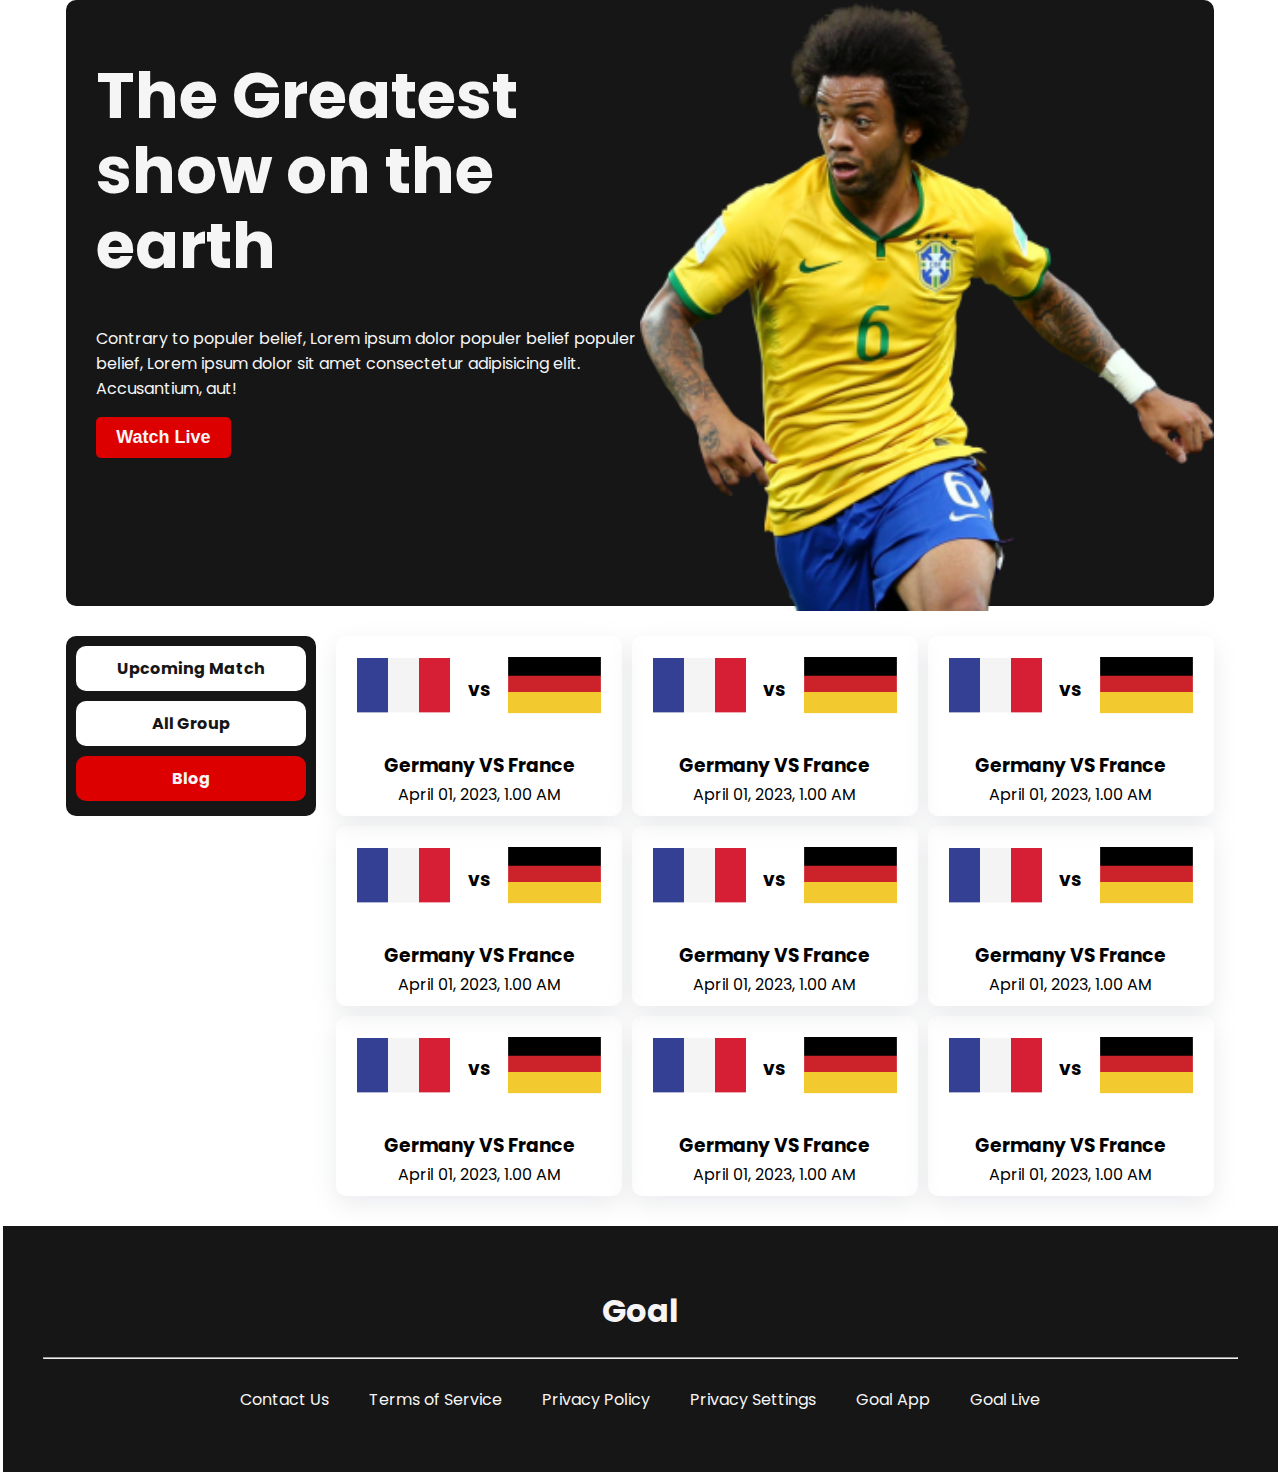
==== flag.html @ 3353d4fa "first commit" ====
<!DOCTYPE html>
<html lang="en">

<head>
    <meta charset="UTF-8">
    <meta name="viewport" content="width=device-width, initial-scale=1.0">
    <title>World Cupe</title>
    <link rel="stylesheet" href="styles/style.css">
</head>

<body>
    <section>
        <div class="banar">
            <div class="banar-box">
                <div class="banar-text">
                    <h1>The Greatest show on the earth</h1>
                    <p>Contrary to populer belief, Lorem ipsum dolor populer belief populer belief, Lorem ipsum dolor
                        sit amet
                        consectetur adipisicing elit. Accusantium,
                        aut!</p>
                    <button class="button">Watch Live</button>
                </div>
                <div class="banar-photos">
                    <img src="assets/Banner Image.png" alt="">
                </div>
            </div>
        </div>
    </section>
    <section>
        <div class="match">
            <div class="match-start">
                <div class="match-button">
                    <div class="button-match">
                        <a href="index.html">Upcoming Match</a>
                    </div>
                    <div class="button-match">
                        <a href="index.html">All Group</a>
                    </div>
                    <div class="button-match" id="blog-button">
                        <a href="index.html">Blog</a>
                    </div>
                </div>

                <!-- second div player star here -->

                <div class="match-player">
                    <div class="player">
                        <div class="player-round">
                            <div class="flag">
                                <div class="flags">
                                    <div>
                                        <img src="assets/Flag.png" alt="">
                                    </div>
                                    <h3>vs</h3>
                                    <div>
                                        <img src="assets/germany Flag.png" alt="">
                                    </div>
                                </div>
                            </div>
                            <div class="flag-text">
                                <h3>Germany VS France</h3>
                                <p>April 01, 2023, 1.00 AM</p>
                            </div>
                        </div>
                        <div class="player-round">
                            <div class="flag">
                                <div class="flags">
                                    <div>
                                        <img src="assets/Flag.png" alt="">
                                    </div>
                                    <h3>vs</h3>
                                    <div>
                                        <img src="assets/germany Flag.png" alt="">
                                    </div>
                                </div>
                            </div>
                            <div class="flag-text">
                                <h3>Germany VS France</h3>
                                <p>April 01, 2023, 1.00 AM</p>
                            </div>
                        </div>
                        <div class="player-round">
                            <div class="flag">
                                <div class="flags">
                                    <div>
                                        <img src="assets/Flag.png" alt="">
                                    </div>
                                    <h3>vs</h3>
                                    <div>
                                        <img src="assets/germany Flag.png" alt="">
                                    </div>
                                </div>
                            </div>
                            <div class="flag-text">
                                <h3>Germany VS France</h3>
                                <p>April 01, 2023, 1.00 AM</p>
                            </div>
                        </div>
                        <div class="player-round">
                            <div class="flag">
                                <div class="flags">
                                    <div>
                                        <img src="assets/Flag.png" alt="">
                                    </div>
                                    <h3>vs</h3>
                                    <div>
                                        <img src="assets/germany Flag.png" alt="">
                                    </div>
                                </div>
                            </div>
                            <div class="flag-text">
                                <h3>Germany VS France</h3>
                                <p>April 01, 2023, 1.00 AM</p>
                            </div>
                        </div>
                        <div class="player-round">
                            <div class="flag">
                                <div class="flags">
                                    <div>
                                        <img src="assets/Flag.png" alt="">
                                    </div>
                                    <h3>vs</h3>
                                    <div>
                                        <img src="assets/germany Flag.png" alt="">
                                    </div>
                                </div>
                            </div>
                            <div class="flag-text">
                                <h3>Germany VS France</h3>
                                <p>April 01, 2023, 1.00 AM</p>
                            </div>
                        </div>
                        <div class="player-round">
                            <div class="flag">
                                <div class="flags">
                                    <div>
                                        <img src="assets/Flag.png" alt="">
                                    </div>
                                    <h3>vs</h3>
                                    <div>
                                        <img src="assets/germany Flag.png" alt="">
                                    </div>
                                </div>
                            </div>
                            <div class="flag-text">
                                <h3>Germany VS France</h3>
                                <p>April 01, 2023, 1.00 AM</p>
                            </div>
                        </div>
                        <div class="player-round">
                            <div class="flag">
                                <div class="flags">
                                    <div>
                                        <img src="assets/Flag.png" alt="">
                                    </div>
                                    <h3>vs</h3>
                                    <div>
                                        <img src="assets/germany Flag.png" alt="">
                                    </div>
                                </div>
                            </div>
                            <div class="flag-text">
                                <h3>Germany VS France</h3>
                                <p>April 01, 2023, 1.00 AM</p>
                            </div>
                        </div>
                        <div class="player-round">
                            <div class="flag">
                                <div class="flags">
                                    <div>
                                        <img src="assets/Flag.png" alt="">
                                    </div>
                                    <h3>vs</h3>
                                    <div>
                                        <img src="assets/germany Flag.png" alt="">
                                    </div>
                                </div>
                            </div>
                            <div class="flag-text">
                                <h3>Germany VS France</h3>
                                <p>April 01, 2023, 1.00 AM</p>
                            </div>
                        </div>
                        <div class="player-round">
                            <div class="flag">
                                <div class="flags">
                                    <div>
                                        <img src="assets/Flag.png" alt="">
                                    </div>
                                    <h3>vs</h3>
                                    <div>
                                        <img src="assets/germany Flag.png" alt="">
                                    </div>
                                </div>
                            </div>
                            <div class="flag-text">
                                <h3>Germany VS France</h3>
                                <p>April 01, 2023, 1.00 AM</p>
                            </div>
                        </div>





                    </div>

                </div>
            </div>
        </div>
    </section>

    <footer>
        <div class="footer-section">
            <h1>Goal</h1>
            <div>
                <hr>
            </div>
            <div class="footer-text">
                <div>Contact Us</div>
                <div>Terms of Service</div>
                <div>Privacy Policy</div>
                <div>Privacy Settings</div>
                <div>Goal App</div>
                <div>Goal Live</div>
            </div>
        </div>
    </footer>
</body>

</html>
---- styles/style.css ----
@import url('https://fonts.googleapis.com/css2?family=Kanit:wght@500&family=Poppins:ital,wght@0,100;0,200;0,300;0,400;0,500;0,600;0,700;1,100;1,300;1,500;1,600&display=swap');



  body {
      font-family: 'Kanit', sans-serif;
      font-family: 'Poppins', sans-serif;
      margin: 0 auto;
      max-width: 1275px;
      /* width: 1200px; */

  }

  .banar {
      height: 606px;
      width: 90%;
      margin: 0px auto;
      border-radius: 10px;
      background-color: #161616;
      color: whitesmoke;
  }


  .banar-box {
      display: grid;
      grid-template-columns: repeat(2, 1fr);

      /* margin: 20px; */


  }

  .banar-photos {
      width: 100%;
      height: 100%;
  }

  .banar-photos img {
      width: 100%;
      height: 100%;
      /* padding: 10px 20px 0px 10px; */
      /* padding-top: 20px; */

  }

  .banar-text {
      padding: 15px 0px 10px 30px;

  }

  .banar-text h1 {
      font-size: 4em;
      line-height: 75px;
  }

  .button {
      padding: 10px 20px;
      font-size: 18px;
      font-weight: 600;
      background-color: #DD0000;
      color: whitesmoke;
      border: none;
      border-radius: 5px;
  }


  /*------------------ match start---------------------  */
  .match {
      width: 90%;
      margin: 30px auto;
  }

  .match-start {
      display: grid;
      grid-template-columns: 250px auto;
      gap: 20px;
  }

  /*-------------------------- match botton -------------------*/
  .match-button {
      background-color: #161616;
      ;
      border-radius: 10px;
      height: 180px;
  }

  .button-match {
      text-align: center;
      padding: 10px 20px;
      border-radius: 10px;
      margin: 10px;
      cursor: pointer;
      background-color: white;
      font-weight: 700;
  }

  .button-match a {
      text-decoration: none;
      color: #161616;

  }

  #blog-button {
      background-color: #DD0000;
  }

  #blog-button a {
      color: whitesmoke;
  }



  /*-------------------------------- player start here  ---------------*/

  .player {
      display: grid;
      grid-template-columns: repeat(3, 1fr);
      gap: 10px;

  }

  .player-round {
      /* border: 1px solid red; */
      border-radius: 10px;
      box-shadow: rgba(149, 157, 165, 0.2) 0px 8px 24px;

  }


  /* .match-player {} */

  .player-img {
      width: 276px;
  }

  .player-img img {
      width: 100%;
  }

  .plyer-button {
      padding: 5px 20px;
      border-radius: 5px;
      font-weight: 600;
      border: 1px solid black;
      cursor: pointer;
  }

  .player-text {
      padding: 10px;
  }

  .player-icon {
      display: flex;
      align-items: center;
      justify-content: last baseline;
      text-align: left;

  }

  .icon {
      display: flex;
      align-items: center;
      padding: 0px 20px 0px 0px;
      font-size: 16px;
      font-style: normal;
      fill: #919090;
  }

  .icon p {
      padding: 0px 0px 5px 5px;
  }





  /* footer start here  */
  .footer-section {
      background-color: #161616;
      text-align: center;
      color: whitesmoke;
      padding: 40px;
  }

  .footer-text {
      display: flex;
      flex-wrap: wrap;
      justify-content: center;
      gap: 40px;
      padding: 20px;
      cursor: pointer;
  }















  /*---------------------
   media query start here 
   ------------------------------------- */
  @media only screen and (max-width: 1050px) {
      .match-start {
          display: grid;
          grid-template-columns: repeat(1, 1fr);
          gap: 20px;
      }

      .match-button {
          display: grid;
          grid-template-columns: repeat(3, 1fr);
          align-items: center;
          height: none;
          background-color: white;

      }

      .button-match {
          box-shadow: rgba(0, 0, 0, 0.25) 0px 54px 55px, rgba(0, 0, 0, 0.12) 0px -12px 30px, rgba(0, 0, 0, 0.12) 0px 4px 6px, rgba(0, 0, 0, 0.17) 0px 12px 13px, rgba(0, 0, 0, 0.09) 0px -3px 5px;
      }
  }

  @media only screen and (max-width: 900px) {

      .banar {
          width: 90%;
          height: auto;
          /* overflow-x: hidden; */
          margin: 0 auto;
      }

      .banar-box {
          display: flex;
          flex-wrap: wrap;
          flex-direction: column-reverse;


      }

      .match {
          width: 90%;
          margin: 30px auto;
      }

      .match-start {
          display: grid;
          grid-template-columns: repeat(1, 1fr);
          gap: 20px;
      }

      .match-button {
          display: grid;
          grid-template-columns: repeat(3, 1fr);
          align-items: center;
          height: none;
          background-color: white;

      }

      .button-match {
          box-shadow: rgba(0, 0, 0, 0.25) 0px 54px 55px, rgba(0, 0, 0, 0.12) 0px -12px 30px, rgba(0, 0, 0, 0.12) 0px 4px 6px, rgba(0, 0, 0, 0.17) 0px 12px 13px, rgba(0, 0, 0, 0.09) 0px -3px 5px;
      }

      .banar-text {
          padding: 15px;
          text-align: center;

      }


      .player {
          display: grid;
          grid-template-columns: repeat(2, 1fr);
          gap: 10px;


      }

      .player-img {
          width: 100%;
      }

  }

  @media only screen and (max-width: 500px) {
      .banar {
          width: 93%;
          height: auto;
          /* overflow-x: hidden; */
          margin: 15px;
      }

      .banar-box {
          display: flex;
          flex-wrap: wrap;
          flex-direction: column-reverse;


      }

      .banar-text {
          padding: 15px;
          text-align: center;

      }

      .match {
          width: 100%;
          /* margin: 30px auto; */
      }

      .match-start {
          display: grid;
          grid-template-columns: repeat(1, 1fr);
          gap: 20px;

      }

      .match-button {
          width: 100%;
          /* display: flex; */
          margin-bottom: 25px;
          display: grid;
          grid-template-columns: repeat(1, 1fr);
          border-radius: 10px;
          background-color: white;
      }

      .button-match {
          width: 85%;
          height: 30px;
          box-shadow: rgba(0, 0, 0, 0.25) 0px 54px 55px, rgba(0, 0, 0, 0.12) 0px -12px 30px, rgba(0, 0, 0, 0.12) 0px 4px 6px, rgba(0, 0, 0, 0.17) 0px 12px 13px, rgba(0, 0, 0, 0.09) 0px -3px 5px;
      }

      .player {
          display: grid;
          grid-template-columns: repeat(1, 1fr);
          gap: 10px;
          padding: 15px;


      }

      .player-img {
          width: 100%;
      }


      .footer-text {
          display: grid;
          grid-template-columns: repeat(1, 1fr);
          gap: 40px;
          padding: 20px;
          cursor: pointer;
      }

  }















  /* 888888888888888888888888888888888888888888888888888888 */

  .flags {
      display: flex;
      align-items: center;
      justify-content: space-between;
      padding: 20px;
  }

  .flags img {
      width: 100%;
  }

  .flag-text {
      text-align: center;
      line-height: 10px;
  }
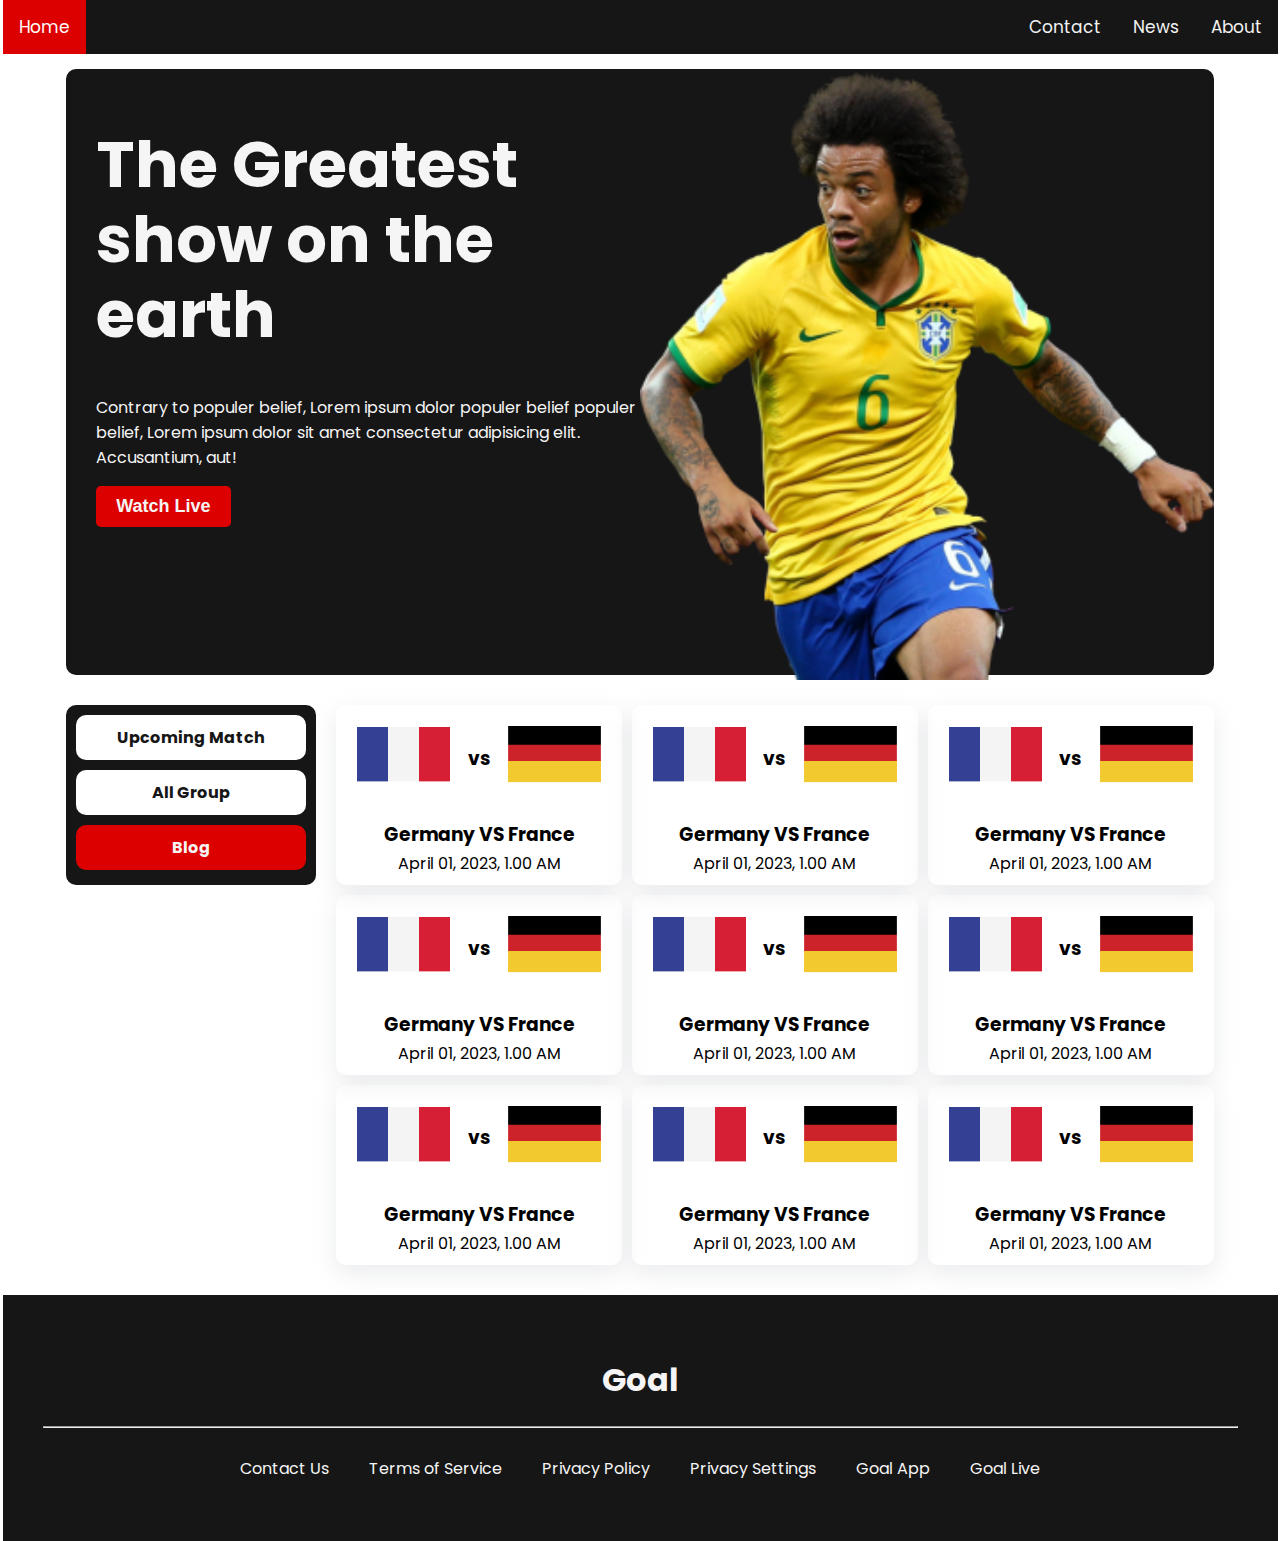
==== commit 113e54ef: "navbar added" ====
--- a/flag.html
+++ b/flag.html
@@ -9,223 +9,237 @@
 </head>
 
 <body>
-    <section>
-        <div class="banar">
-            <div class="banar-box">
-                <div class="banar-text">
-                    <h1>The Greatest show on the earth</h1>
-                    <p>Contrary to populer belief, Lorem ipsum dolor populer belief populer belief, Lorem ipsum dolor
-                        sit amet
-                        consectetur adipisicing elit. Accusantium,
-                        aut!</p>
-                    <button class="button">Watch Live</button>
-                </div>
-                <div class="banar-photos">
-                    <img src="assets/Banner Image.png" alt="">
+
+
+    <nav>
+        <div class="topnav" id="myTopnav">
+            <a href="#home" class="active">Home</a>
+            <a href="#about">About</a>
+            <a href="#news">News</a>
+            <a href="#contact">Contact</a>
+            <a href="javascript:void(0);" class="icon" onclick="myFunction()">
+                <i class="fa fa-bars"></i>
+            </a>
+        </div>
+
+        <section>
+            <div class="banar">
+                <div class="banar-box">
+                    <div class="banar-text">
+                        <h1>The Greatest show on the earth</h1>
+                        <p>Contrary to populer belief, Lorem ipsum dolor populer belief populer belief, Lorem ipsum
+                            dolor
+                            sit amet
+                            consectetur adipisicing elit. Accusantium,
+                            aut!</p>
+                        <button class="button">Watch Live</button>
+                    </div>
+                    <div class="banar-photos">
+                        <img src="assets/Banner Image.png" alt="">
+                    </div>
                 </div>
             </div>
-        </div>
-    </section>
-    <section>
-        <div class="match">
-            <div class="match-start">
-                <div class="match-button">
-                    <div class="button-match">
-                        <a href="index.html">Upcoming Match</a>
-                    </div>
-                    <div class="button-match">
-                        <a href="index.html">All Group</a>
-                    </div>
-                    <div class="button-match" id="blog-button">
-                        <a href="index.html">Blog</a>
-                    </div>
-                </div>
-
-                <!-- second div player star here -->
-
-                <div class="match-player">
-                    <div class="player">
-                        <div class="player-round">
-                            <div class="flag">
-                                <div class="flags">
-                                    <div>
-                                        <img src="assets/Flag.png" alt="">
-                                    </div>
-                                    <h3>vs</h3>
-                                    <div>
-                                        <img src="assets/germany Flag.png" alt="">
-                                    </div>
-                                </div>
-                            </div>
-                            <div class="flag-text">
-                                <h3>Germany VS France</h3>
-                                <p>April 01, 2023, 1.00 AM</p>
-                            </div>
-                        </div>
-                        <div class="player-round">
-                            <div class="flag">
-                                <div class="flags">
-                                    <div>
-                                        <img src="assets/Flag.png" alt="">
-                                    </div>
-                                    <h3>vs</h3>
-                                    <div>
-                                        <img src="assets/germany Flag.png" alt="">
-                                    </div>
-                                </div>
-                            </div>
-                            <div class="flag-text">
-                                <h3>Germany VS France</h3>
-                                <p>April 01, 2023, 1.00 AM</p>
-                            </div>
-                        </div>
-                        <div class="player-round">
-                            <div class="flag">
-                                <div class="flags">
-                                    <div>
-                                        <img src="assets/Flag.png" alt="">
-                                    </div>
-                                    <h3>vs</h3>
-                                    <div>
-                                        <img src="assets/germany Flag.png" alt="">
-                                    </div>
-                                </div>
-                            </div>
-                            <div class="flag-text">
-                                <h3>Germany VS France</h3>
-                                <p>April 01, 2023, 1.00 AM</p>
-                            </div>
-                        </div>
-                        <div class="player-round">
-                            <div class="flag">
-                                <div class="flags">
-                                    <div>
-                                        <img src="assets/Flag.png" alt="">
-                                    </div>
-                                    <h3>vs</h3>
-                                    <div>
-                                        <img src="assets/germany Flag.png" alt="">
-                                    </div>
-                                </div>
-                            </div>
-                            <div class="flag-text">
-                                <h3>Germany VS France</h3>
-                                <p>April 01, 2023, 1.00 AM</p>
-                            </div>
-                        </div>
-                        <div class="player-round">
-                            <div class="flag">
-                                <div class="flags">
-                                    <div>
-                                        <img src="assets/Flag.png" alt="">
-                                    </div>
-                                    <h3>vs</h3>
-                                    <div>
-                                        <img src="assets/germany Flag.png" alt="">
-                                    </div>
-                                </div>
-                            </div>
-                            <div class="flag-text">
-                                <h3>Germany VS France</h3>
-                                <p>April 01, 2023, 1.00 AM</p>
-                            </div>
-                        </div>
-                        <div class="player-round">
-                            <div class="flag">
-                                <div class="flags">
-                                    <div>
-                                        <img src="assets/Flag.png" alt="">
-                                    </div>
-                                    <h3>vs</h3>
-                                    <div>
-                                        <img src="assets/germany Flag.png" alt="">
-                                    </div>
-                                </div>
-                            </div>
-                            <div class="flag-text">
-                                <h3>Germany VS France</h3>
-                                <p>April 01, 2023, 1.00 AM</p>
-                            </div>
-                        </div>
-                        <div class="player-round">
-                            <div class="flag">
-                                <div class="flags">
-                                    <div>
-                                        <img src="assets/Flag.png" alt="">
-                                    </div>
-                                    <h3>vs</h3>
-                                    <div>
-                                        <img src="assets/germany Flag.png" alt="">
-                                    </div>
-                                </div>
-                            </div>
-                            <div class="flag-text">
-                                <h3>Germany VS France</h3>
-                                <p>April 01, 2023, 1.00 AM</p>
-                            </div>
-                        </div>
-                        <div class="player-round">
-                            <div class="flag">
-                                <div class="flags">
-                                    <div>
-                                        <img src="assets/Flag.png" alt="">
-                                    </div>
-                                    <h3>vs</h3>
-                                    <div>
-                                        <img src="assets/germany Flag.png" alt="">
-                                    </div>
-                                </div>
-                            </div>
-                            <div class="flag-text">
-                                <h3>Germany VS France</h3>
-                                <p>April 01, 2023, 1.00 AM</p>
-                            </div>
-                        </div>
-                        <div class="player-round">
-                            <div class="flag">
-                                <div class="flags">
-                                    <div>
-                                        <img src="assets/Flag.png" alt="">
-                                    </div>
-                                    <h3>vs</h3>
-                                    <div>
-                                        <img src="assets/germany Flag.png" alt="">
-                                    </div>
-                                </div>
-                            </div>
-                            <div class="flag-text">
-                                <h3>Germany VS France</h3>
-                                <p>April 01, 2023, 1.00 AM</p>
-                            </div>
-                        </div>
-
-
-
-
-
-                    </div>
-
+        </section>
+        <section>
+            <div class="match">
+                <div class="match-start">
+                    <div class="match-button">
+                        <div class="button-match">
+                            <a href="index.html">Upcoming Match</a>
+                        </div>
+                        <div class="button-match">
+                            <a href="index.html">All Group</a>
+                        </div>
+                        <div class="button-match" id="blog-button">
+                            <a href="index.html">Blog</a>
+                        </div>
+                    </div>
+
+                    <!-- second div player star here -->
+
+                    <div class="match-player">
+                        <div class="player">
+                            <div class="player-round">
+                                <div class="flag">
+                                    <div class="flags">
+                                        <div>
+                                            <img src="assets/Flag.png" alt="">
+                                        </div>
+                                        <h3>vs</h3>
+                                        <div>
+                                            <img src="assets/germany Flag.png" alt="">
+                                        </div>
+                                    </div>
+                                </div>
+                                <div class="flag-text">
+                                    <h3>Germany VS France</h3>
+                                    <p>April 01, 2023, 1.00 AM</p>
+                                </div>
+                            </div>
+                            <div class="player-round">
+                                <div class="flag">
+                                    <div class="flags">
+                                        <div>
+                                            <img src="assets/Flag.png" alt="">
+                                        </div>
+                                        <h3>vs</h3>
+                                        <div>
+                                            <img src="assets/germany Flag.png" alt="">
+                                        </div>
+                                    </div>
+                                </div>
+                                <div class="flag-text">
+                                    <h3>Germany VS France</h3>
+                                    <p>April 01, 2023, 1.00 AM</p>
+                                </div>
+                            </div>
+                            <div class="player-round">
+                                <div class="flag">
+                                    <div class="flags">
+                                        <div>
+                                            <img src="assets/Flag.png" alt="">
+                                        </div>
+                                        <h3>vs</h3>
+                                        <div>
+                                            <img src="assets/germany Flag.png" alt="">
+                                        </div>
+                                    </div>
+                                </div>
+                                <div class="flag-text">
+                                    <h3>Germany VS France</h3>
+                                    <p>April 01, 2023, 1.00 AM</p>
+                                </div>
+                            </div>
+                            <div class="player-round">
+                                <div class="flag">
+                                    <div class="flags">
+                                        <div>
+                                            <img src="assets/Flag.png" alt="">
+                                        </div>
+                                        <h3>vs</h3>
+                                        <div>
+                                            <img src="assets/germany Flag.png" alt="">
+                                        </div>
+                                    </div>
+                                </div>
+                                <div class="flag-text">
+                                    <h3>Germany VS France</h3>
+                                    <p>April 01, 2023, 1.00 AM</p>
+                                </div>
+                            </div>
+                            <div class="player-round">
+                                <div class="flag">
+                                    <div class="flags">
+                                        <div>
+                                            <img src="assets/Flag.png" alt="">
+                                        </div>
+                                        <h3>vs</h3>
+                                        <div>
+                                            <img src="assets/germany Flag.png" alt="">
+                                        </div>
+                                    </div>
+                                </div>
+                                <div class="flag-text">
+                                    <h3>Germany VS France</h3>
+                                    <p>April 01, 2023, 1.00 AM</p>
+                                </div>
+                            </div>
+                            <div class="player-round">
+                                <div class="flag">
+                                    <div class="flags">
+                                        <div>
+                                            <img src="assets/Flag.png" alt="">
+                                        </div>
+                                        <h3>vs</h3>
+                                        <div>
+                                            <img src="assets/germany Flag.png" alt="">
+                                        </div>
+                                    </div>
+                                </div>
+                                <div class="flag-text">
+                                    <h3>Germany VS France</h3>
+                                    <p>April 01, 2023, 1.00 AM</p>
+                                </div>
+                            </div>
+                            <div class="player-round">
+                                <div class="flag">
+                                    <div class="flags">
+                                        <div>
+                                            <img src="assets/Flag.png" alt="">
+                                        </div>
+                                        <h3>vs</h3>
+                                        <div>
+                                            <img src="assets/germany Flag.png" alt="">
+                                        </div>
+                                    </div>
+                                </div>
+                                <div class="flag-text">
+                                    <h3>Germany VS France</h3>
+                                    <p>April 01, 2023, 1.00 AM</p>
+                                </div>
+                            </div>
+                            <div class="player-round">
+                                <div class="flag">
+                                    <div class="flags">
+                                        <div>
+                                            <img src="assets/Flag.png" alt="">
+                                        </div>
+                                        <h3>vs</h3>
+                                        <div>
+                                            <img src="assets/germany Flag.png" alt="">
+                                        </div>
+                                    </div>
+                                </div>
+                                <div class="flag-text">
+                                    <h3>Germany VS France</h3>
+                                    <p>April 01, 2023, 1.00 AM</p>
+                                </div>
+                            </div>
+                            <div class="player-round">
+                                <div class="flag">
+                                    <div class="flags">
+                                        <div>
+                                            <img src="assets/Flag.png" alt="">
+                                        </div>
+                                        <h3>vs</h3>
+                                        <div>
+                                            <img src="assets/germany Flag.png" alt="">
+                                        </div>
+                                    </div>
+                                </div>
+                                <div class="flag-text">
+                                    <h3>Germany VS France</h3>
+                                    <p>April 01, 2023, 1.00 AM</p>
+                                </div>
+                            </div>
+
+
+
+
+
+                        </div>
+
+                    </div>
                 </div>
             </div>
-        </div>
-    </section>
-
-    <footer>
-        <div class="footer-section">
-            <h1>Goal</h1>
-            <div>
-                <hr>
+        </section>
+
+        <footer>
+            <div class="footer-section">
+                <h1>Goal</h1>
+                <div>
+                    <hr>
+                </div>
+                <div class="footer-text">
+                    <div>Contact Us</div>
+                    <div>Terms of Service</div>
+                    <div>Privacy Policy</div>
+                    <div>Privacy Settings</div>
+                    <div>Goal App</div>
+                    <div>Goal Live</div>
+                </div>
             </div>
-            <div class="footer-text">
-                <div>Contact Us</div>
-                <div>Terms of Service</div>
-                <div>Privacy Policy</div>
-                <div>Privacy Settings</div>
-                <div>Goal App</div>
-                <div>Goal Live</div>
-            </div>
-        </div>
-    </footer>
+        </footer>
 </body>
 
 </html>--- a/styles/style.css
+++ b/styles/style.css
@@ -10,6 +10,82 @@
       /* width: 1200px; */
 
   }
+
+
+  /* nav start here  */
+
+  .topnav {
+      overflow: hidden;
+      background-color: #161616;
+      margin-bottom: 15px;
+  }
+
+  .topnav a {
+      float: right;
+      display: block;
+      color: #f2f2f2;
+      text-align: center;
+      padding: 14px 16px;
+      text-decoration: none;
+      font-size: 17px;
+  }
+
+  .topnav a:hover {
+      background-color: #ddd;
+      color: black;
+  }
+
+  .topnav a.active {
+      background-color: #DD0000;
+      color: white;
+      float: left;
+
+  }
+
+  .topnav .icon {
+      display: none;
+  }
+
+  @media screen and (max-width: 600px) {
+      .topnav a:not(:first-child) {
+          display: none;
+      }
+
+      .topnav a.icon {
+          float: right;
+          display: block;
+      }
+  }
+
+  @media screen and (max-width: 600px) {
+      .topnav.responsive {
+          position: relative;
+      }
+
+      .topnav.responsive .icon {
+          position: absolute;
+          right: 0;
+          top: 0;
+      }
+
+      .topnav.responsive a {
+          float: none;
+          display: block;
+          text-align: left;
+      }
+  }
+
+
+
+
+
+
+
+
+
+
+
+
 
   .banar {
       height: 606px;
